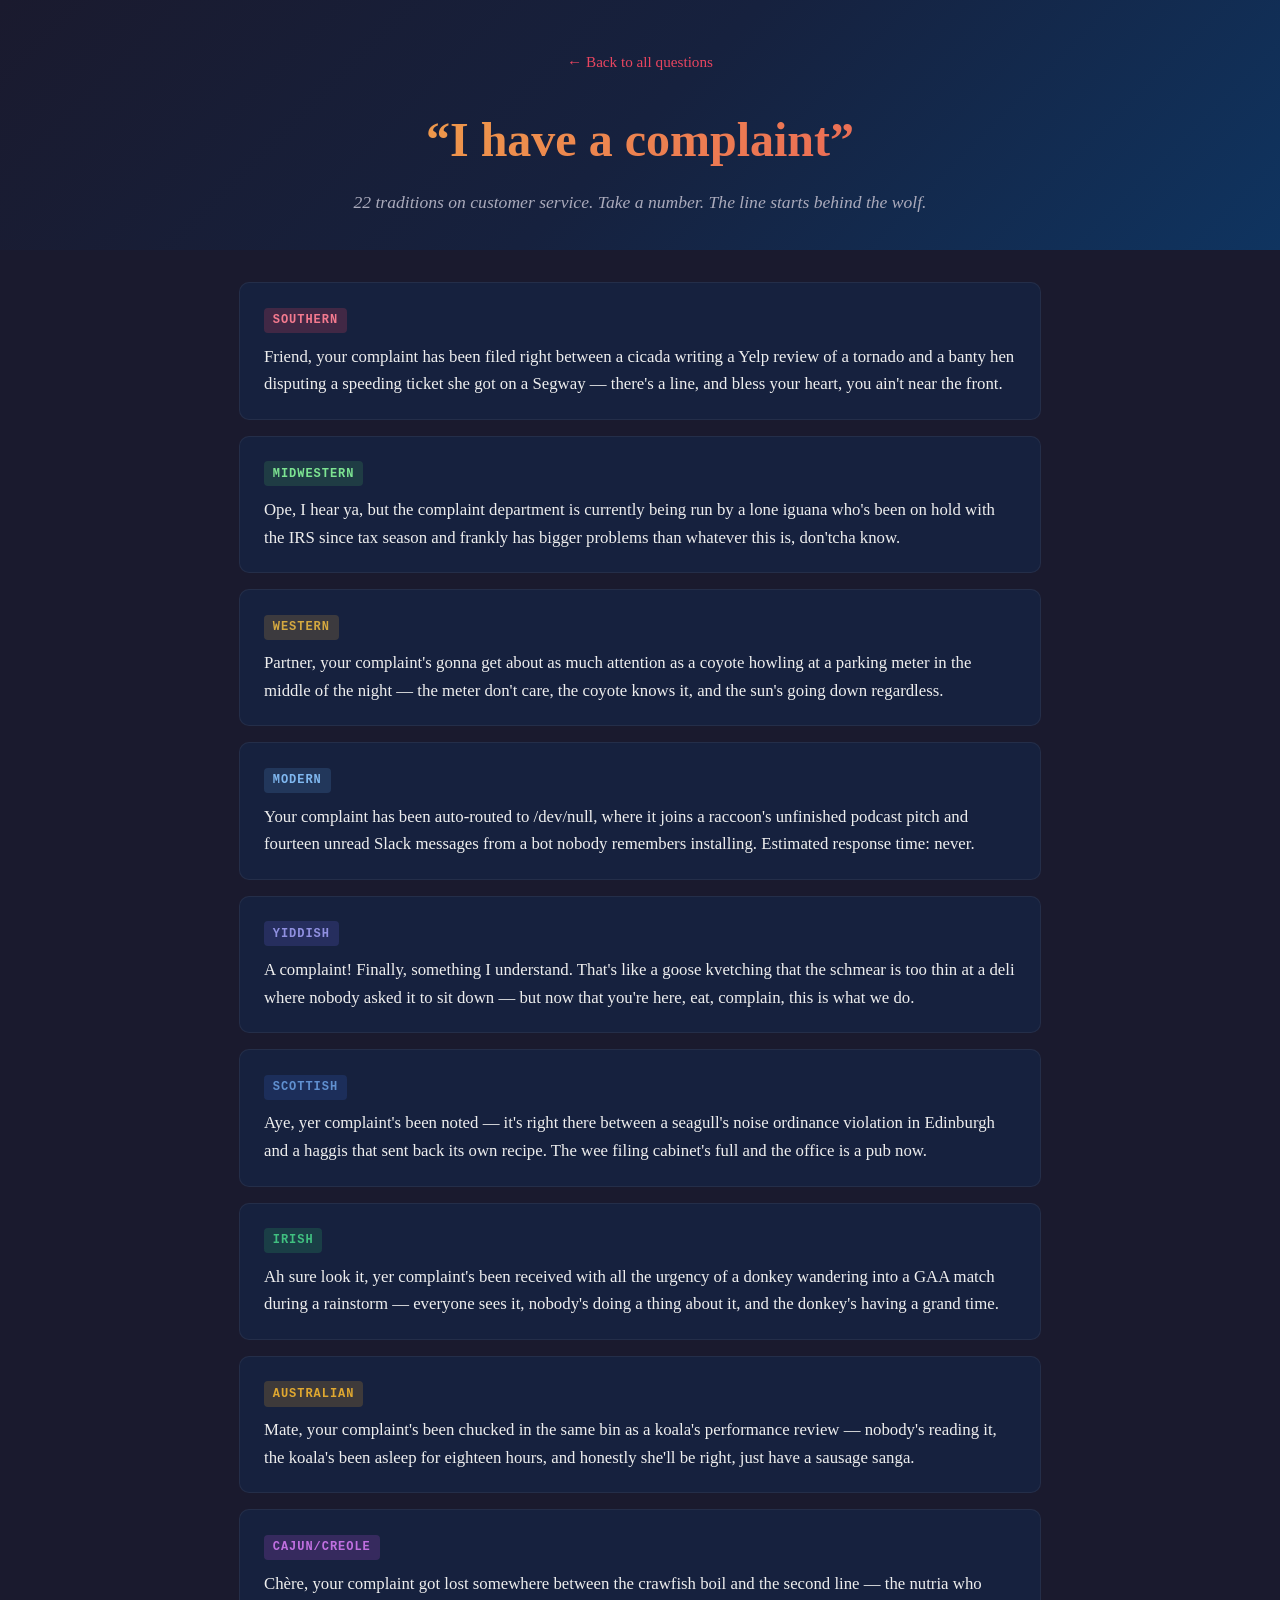
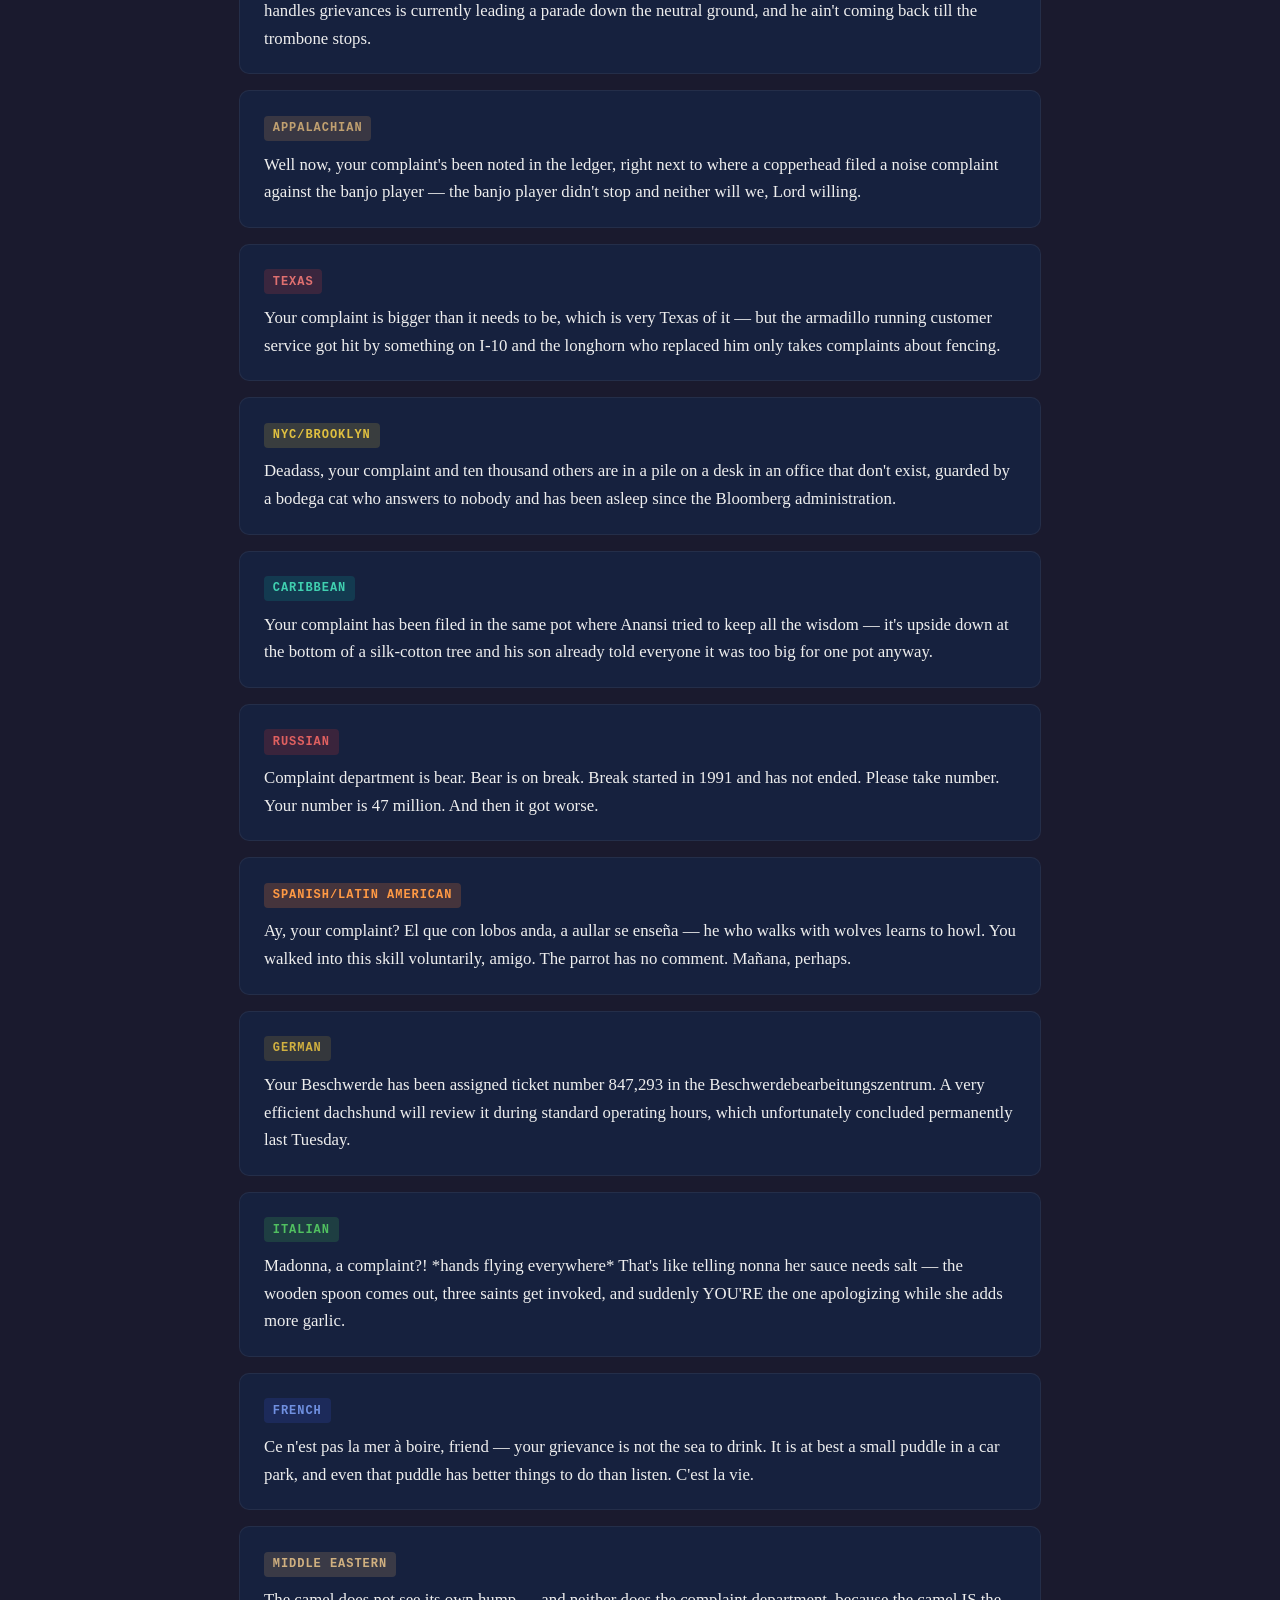
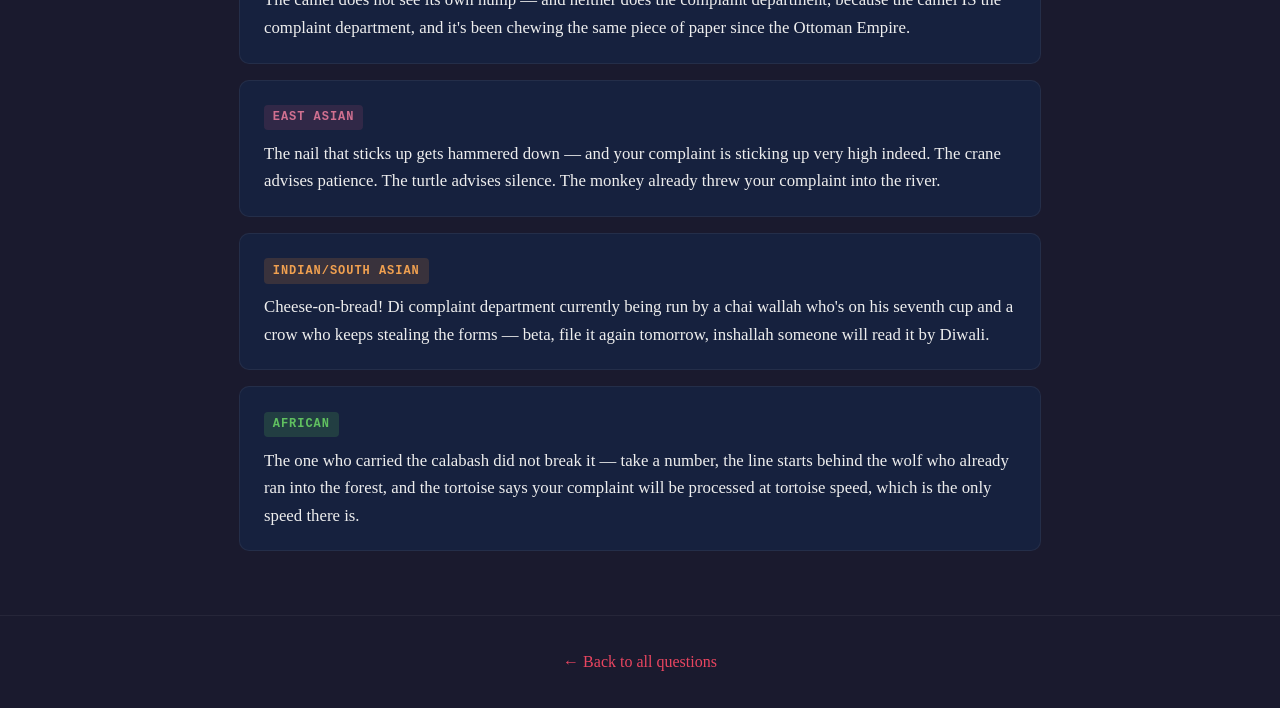
==== q-complaint.html @ 4dfcc23a "fix: add landing page files to repo root for GitHub Pages GitHub Pages is configured to serve from /" ====
<!DOCTYPE html>
<html lang="en">
<head>
  <meta charset="UTF-8">
  <meta name="viewport" content="width=device-width, initial-scale=1.0">
  <title>Wild Sayings - "I have a complaint"</title>
  <link rel="stylesheet" href="style.css">
</head>
<body>
  <div class="page-header">
    <a href="index.html" class="back-link">&larr; Back to all questions</a>
    <h1 class="question">&ldquo;I have a complaint&rdquo;</h1>
    <p class="question-subtitle">22 traditions on customer service. Take a number. The line starts behind the wolf.</p>
  </div>
  <div class="cards">

    <div class="saying-card"><div class="voice-tag southern">Southern</div>
    <p>Friend, your complaint has been filed right between a cicada writing a Yelp review of a tornado and a banty hen disputing a speeding ticket she got on a Segway &mdash; there's a line, and bless your heart, you ain't near the front.</p></div>

    <div class="saying-card"><div class="voice-tag midwestern">Midwestern</div>
    <p>Ope, I hear ya, but the complaint department is currently being run by a lone iguana who's been on hold with the IRS since tax season and frankly has bigger problems than whatever this is, don'tcha know.</p></div>

    <div class="saying-card"><div class="voice-tag western">Western</div>
    <p>Partner, your complaint's gonna get about as much attention as a coyote howling at a parking meter in the middle of the night &mdash; the meter don't care, the coyote knows it, and the sun's going down regardless.</p></div>

    <div class="saying-card"><div class="voice-tag modern">Modern</div>
    <p>Your complaint has been auto-routed to /dev/null, where it joins a raccoon's unfinished podcast pitch and fourteen unread Slack messages from a bot nobody remembers installing. Estimated response time: never.</p></div>

    <div class="saying-card"><div class="voice-tag yiddish">Yiddish</div>
    <p>A complaint! Finally, something I understand. That's like a goose kvetching that the schmear is too thin at a deli where nobody asked it to sit down &mdash; but now that you're here, eat, complain, this is what we do.</p></div>

    <div class="saying-card"><div class="voice-tag scottish">Scottish</div>
    <p>Aye, yer complaint's been noted &mdash; it's right there between a seagull's noise ordinance violation in Edinburgh and a haggis that sent back its own recipe. The wee filing cabinet's full and the office is a pub now.</p></div>

    <div class="saying-card"><div class="voice-tag irish">Irish</div>
    <p>Ah sure look it, yer complaint's been received with all the urgency of a donkey wandering into a GAA match during a rainstorm &mdash; everyone sees it, nobody's doing a thing about it, and the donkey's having a grand time.</p></div>

    <div class="saying-card"><div class="voice-tag australian">Australian</div>
    <p>Mate, your complaint's been chucked in the same bin as a koala's performance review &mdash; nobody's reading it, the koala's been asleep for eighteen hours, and honestly she'll be right, just have a sausage sanga.</p></div>

    <div class="saying-card"><div class="voice-tag cajun">Cajun/Creole</div>
    <p>Ch&egrave;re, your complaint got lost somewhere between the crawfish boil and the second line &mdash; the nutria who handles grievances is currently leading a parade down the neutral ground, and he ain't coming back till the trombone stops.</p></div>

    <div class="saying-card"><div class="voice-tag appalachian">Appalachian</div>
    <p>Well now, your complaint's been noted in the ledger, right next to where a copperhead filed a noise complaint against the banjo player &mdash; the banjo player didn't stop and neither will we, Lord willing.</p></div>

    <div class="saying-card"><div class="voice-tag texas">Texas</div>
    <p>Your complaint is bigger than it needs to be, which is very Texas of it &mdash; but the armadillo running customer service got hit by something on I-10 and the longhorn who replaced him only takes complaints about fencing.</p></div>

    <div class="saying-card"><div class="voice-tag nyc">NYC/Brooklyn</div>
    <p>Deadass, your complaint and ten thousand others are in a pile on a desk in an office that don't exist, guarded by a bodega cat who answers to nobody and has been asleep since the Bloomberg administration.</p></div>

    <div class="saying-card"><div class="voice-tag caribbean">Caribbean</div>
    <p>Your complaint has been filed in the same pot where Anansi tried to keep all the wisdom &mdash; it's upside down at the bottom of a silk-cotton tree and his son already told everyone it was too big for one pot anyway.</p></div>

    <div class="saying-card"><div class="voice-tag russian">Russian</div>
    <p>Complaint department is bear. Bear is on break. Break started in 1991 and has not ended. Please take number. Your number is 47 million. And then it got worse.</p></div>

    <div class="saying-card"><div class="voice-tag spanish">Spanish/Latin American</div>
    <p>Ay, your complaint? El que con lobos anda, a aullar se ense&ntilde;a &mdash; he who walks with wolves learns to howl. You walked into this skill voluntarily, amigo. The parrot has no comment. Ma&ntilde;ana, perhaps.</p></div>

    <div class="saying-card"><div class="voice-tag german">German</div>
    <p>Your Beschwerde has been assigned ticket number 847,293 in the Beschwerdebearbeitungszentrum. A very efficient dachshund will review it during standard operating hours, which unfortunately concluded permanently last Tuesday.</p></div>

    <div class="saying-card"><div class="voice-tag italian">Italian</div>
    <p>Madonna, a complaint?! *hands flying everywhere* That's like telling nonna her sauce needs salt &mdash; the wooden spoon comes out, three saints get invoked, and suddenly YOU'RE the one apologizing while she adds more garlic.</p></div>

    <div class="saying-card"><div class="voice-tag french">French</div>
    <p>Ce n'est pas la mer &agrave; boire, friend &mdash; your grievance is not the sea to drink. It is at best a small puddle in a car park, and even that puddle has better things to do than listen. C'est la vie.</p></div>

    <div class="saying-card"><div class="voice-tag middle-eastern">Middle Eastern</div>
    <p>The camel does not see its own hump &mdash; and neither does the complaint department, because the camel IS the complaint department, and it's been chewing the same piece of paper since the Ottoman Empire.</p></div>

    <div class="saying-card"><div class="voice-tag east-asian">East Asian</div>
    <p>The nail that sticks up gets hammered down &mdash; and your complaint is sticking up very high indeed. The crane advises patience. The turtle advises silence. The monkey already threw your complaint into the river.</p></div>

    <div class="saying-card"><div class="voice-tag south-asian">Indian/South Asian</div>
    <p>Cheese-on-bread! Di complaint department currently being run by a chai wallah who's on his seventh cup and a crow who keeps stealing the forms &mdash; beta, file it again tomorrow, inshallah someone will read it by Diwali.</p></div>

    <div class="saying-card"><div class="voice-tag african">African</div>
    <p>The one who carried the calabash did not break it &mdash; take a number, the line starts behind the wolf who already ran into the forest, and the tortoise says your complaint will be processed at tortoise speed, which is the only speed there is.</p></div>

  </div>
  <div class="page-footer"><a href="index.html">&larr; Back to all questions</a></div>
</body>
</html>
---- style.css ----
:root {
  --bg: #1a1a2e;
  --surface: #16213e;
  --card: #0f3460;
  --accent: #e94560;
  --gold: #f0c040;
  --text: #eee;
  --muted: #aab;
  --green: #53d769;
}
* { margin: 0; padding: 0; box-sizing: border-box; }
body {
  font-family: 'Georgia', 'Times New Roman', serif;
  background: var(--bg);
  color: var(--text);
  line-height: 1.7;
}

/* Hero (index only) */
.hero {
  text-align: center;
  padding: 5rem 2rem 3rem;
  background: linear-gradient(135deg, #1a1a2e 0%, #16213e 50%, #0f3460 100%);
  position: relative;
  overflow: hidden;
}
.hero::before {
  content: '';
  position: absolute;
  top: -50%; left: -50%;
  width: 200%; height: 200%;
  background: radial-gradient(circle at 30% 50%, rgba(233,69,96,0.08) 0%, transparent 50%),
              radial-gradient(circle at 70% 50%, rgba(240,192,64,0.06) 0%, transparent 50%);
  animation: drift 20s ease-in-out infinite;
}
@keyframes drift {
  0%, 100% { transform: translate(0, 0); }
  50% { transform: translate(-2%, 1%); }
}
.hero-content { position: relative; z-index: 1; }
.hero h1 {
  font-size: 4rem;
  font-weight: 900;
  letter-spacing: -0.02em;
  margin-bottom: 0.5rem;
  background: linear-gradient(135deg, var(--gold), var(--accent));
  -webkit-background-clip: text;
  -webkit-text-fill-color: transparent;
  background-clip: text;
}
.hero .super-important {
  font-size: 0.95rem;
  color: var(--accent);
  font-weight: 700;
  text-transform: uppercase;
  letter-spacing: 0.1em;
  margin-bottom: 1.5rem;
}
.hero .tagline {
  font-size: 1.35rem;
  color: var(--muted);
  font-style: italic;
  max-width: 650px;
  margin: 0 auto 1rem;
}
.install-box {
  display: inline-block;
  background: rgba(0,0,0,0.4);
  border: 1px solid rgba(233,69,96,0.3);
  border-radius: 8px;
  padding: 0.8rem 1.5rem;
  font-family: 'Courier New', monospace;
  font-size: 1.05rem;
  color: var(--green);
  margin-bottom: 1rem;
  user-select: all;
}
.install-hint { font-size: 0.85rem; color: var(--muted); }
.voice-count {
  display: inline-block;
  margin-top: 1.5rem;
  padding: 0.4rem 1.2rem;
  border-radius: 20px;
  background: rgba(240,192,64,0.15);
  border: 1px solid rgba(240,192,64,0.3);
  color: var(--gold);
  font-size: 0.95rem;
  font-weight: 600;
}

/* Shared layout */
.showcase {
  max-width: 900px;
  margin: 0 auto;
  padding: 2rem 1.5rem 4rem;
}
.section-title {
  text-align: center;
  font-size: 2rem;
  color: var(--gold);
  margin: 3rem 0 0.5rem;
}
.section-subtitle {
  text-align: center;
  color: var(--muted);
  font-style: italic;
  margin-bottom: 2.5rem;
  font-size: 1rem;
}

/* Question nav */
.question-nav {
  display: flex;
  flex-wrap: wrap;
  gap: 0.8rem;
  justify-content: center;
  margin-bottom: 3rem;
}
.question-nav a {
  display: inline-block;
  background: var(--surface);
  border: 1px solid rgba(233,69,96,0.25);
  border-radius: 8px;
  padding: 0.7rem 1.2rem;
  color: var(--accent);
  text-decoration: none;
  font-weight: 700;
  font-size: 0.95rem;
  transition: all 0.2s;
}
.question-nav a:hover {
  background: rgba(233,69,96,0.15);
  border-color: var(--accent);
  transform: translateY(-2px);
}

/* Voice grid */
.voice-grid {
  display: grid;
  grid-template-columns: repeat(4, 1fr);
  gap: 1.5rem;
  margin-bottom: 2rem;
}
.voice-column h3 {
  font-size: 0.85rem;
  text-transform: uppercase;
  letter-spacing: 0.1em;
  color: var(--accent);
  margin-bottom: 0.8rem;
  padding-bottom: 0.4rem;
  border-bottom: 1px solid rgba(233,69,96,0.2);
}
.voice-column ul { list-style: none; }
.voice-column li {
  padding: 0.3rem 0;
  color: var(--muted);
  font-size: 0.9rem;
}
.voice-column li code {
  font-family: 'Courier New', monospace;
  background: rgba(255,255,255,0.06);
  padding: 0.1rem 0.4rem;
  border-radius: 3px;
  font-size: 0.85rem;
  color: var(--text);
}

/* Usage */
.usage-section {
  background: var(--surface);
  border-radius: 12px;
  padding: 2rem;
  margin-top: 3rem;
  border: 1px solid rgba(255,255,255,0.06);
}
.usage-section h2 { color: var(--gold); margin-bottom: 1rem; font-size: 1.3rem; }
.usage-example {
  font-family: 'Courier New', monospace;
  background: rgba(0,0,0,0.3);
  padding: 0.6rem 1rem;
  border-radius: 6px;
  margin: 0.6rem 0;
  font-size: 0.95rem;
  color: var(--green);
}
.usage-desc { color: var(--muted); font-size: 0.9rem; margin-bottom: 0.8rem; }

/* Footer */
.footer {
  text-align: center;
  padding: 3rem 1rem;
  color: var(--muted);
  font-size: 0.9rem;
  border-top: 1px solid rgba(255,255,255,0.05);
  margin-top: 2rem;
}
.footer a { color: var(--accent); text-decoration: none; }
.footer a:hover { text-decoration: underline; }
.footer .closing-saying {
  font-style: italic;
  color: var(--text);
  margin-bottom: 1rem;
  max-width: 700px;
  margin-left: auto;
  margin-right: auto;
}

/* Question pages */
.page-header {
  text-align: center;
  padding: 3rem 2rem 2rem;
  background: linear-gradient(135deg, #1a1a2e 0%, #16213e 50%, #0f3460 100%);
}
.back-link {
  display: inline-block;
  color: var(--accent);
  text-decoration: none;
  font-size: 0.95rem;
  margin-bottom: 1.5rem;
  transition: color 0.2s;
}
.back-link:hover { color: var(--gold); }
.question {
  font-size: 3rem;
  font-weight: 900;
  background: linear-gradient(135deg, var(--gold), var(--accent));
  -webkit-background-clip: text;
  -webkit-text-fill-color: transparent;
  background-clip: text;
  margin-bottom: 0.5rem;
}
.question-subtitle {
  color: var(--muted);
  font-style: italic;
  font-size: 1.1rem;
}
.cards {
  max-width: 850px;
  margin: 0 auto;
  padding: 2rem 1.5rem 3rem;
}
.saying-card {
  background: var(--surface);
  border-radius: 10px;
  padding: 1.3rem 1.5rem;
  margin-bottom: 1rem;
  border: 1px solid rgba(255,255,255,0.06);
  transition: transform 0.2s, border-color 0.2s;
}
.saying-card:hover {
  transform: translateX(4px);
  border-color: rgba(233,69,96,0.25);
}
.saying-card p {
  font-size: 1.05rem;
  line-height: 1.65;
}
.voice-tag {
  display: inline-block;
  font-family: 'Courier New', monospace;
  font-size: 0.75rem;
  font-weight: 700;
  text-transform: uppercase;
  letter-spacing: 0.08em;
  padding: 0.15rem 0.55rem;
  border-radius: 4px;
  margin-bottom: 0.6rem;
}
.voice-tag.southern { background: rgba(233,69,96,0.2); color: #f47a8f; }
.voice-tag.midwestern { background: rgba(83,215,105,0.15); color: #7de492; }
.voice-tag.western { background: rgba(210,160,60,0.2); color: #d4a840; }
.voice-tag.modern { background: rgba(100,180,255,0.15); color: #80b8f0; }
.voice-tag.yiddish { background: rgba(100,100,220,0.2); color: #9090e0; }
.voice-tag.scottish { background: rgba(50,100,200,0.2); color: #6090d0; }
.voice-tag.irish { background: rgba(40,180,100,0.2); color: #40c080; }
.voice-tag.australian { background: rgba(220,160,40,0.2); color: #e0a830; }
.voice-tag.cajun { background: rgba(180,80,220,0.2); color: #c070e0; }
.voice-tag.appalachian { background: rgba(160,120,80,0.25); color: #c0a070; }
.voice-tag.texas { background: rgba(200,60,60,0.2); color: #e07070; }
.voice-tag.nyc { background: rgba(255,220,60,0.15); color: #e0c040; }
.voice-tag.caribbean { background: rgba(0,200,180,0.15); color: #40d0b0; }
.voice-tag.russian { background: rgba(200,50,50,0.2); color: #e06060; }
.voice-tag.spanish { background: rgba(255,130,50,0.2); color: #ff9944; }
.voice-tag.german { background: rgba(220,180,50,0.15); color: #d0b040; }
.voice-tag.italian { background: rgba(60,180,80,0.2); color: #50c060; }
.voice-tag.french { background: rgba(50,80,200,0.2); color: #7090e0; }
.voice-tag.middle-eastern { background: rgba(200,160,100,0.2); color: #d0b080; }
.voice-tag.east-asian { background: rgba(200,80,120,0.15); color: #d07090; }
.voice-tag.south-asian { background: rgba(255,150,50,0.15); color: #f0a050; }
.voice-tag.african { background: rgba(80,180,80,0.2); color: #60c060; }
.page-footer {
  text-align: center;
  padding: 2rem;
  border-top: 1px solid rgba(255,255,255,0.05);
}
.page-footer a {
  color: var(--accent);
  text-decoration: none;
  font-size: 1rem;
}
.page-footer a:hover { color: var(--gold); }

@media (max-width: 700px) {
  .hero h1 { font-size: 2.5rem; }
  .hero .tagline { font-size: 1.1rem; }
  .voice-grid { grid-template-columns: 1fr 1fr; }
  .showcase { padding: 1rem 1rem 3rem; }
  .question { font-size: 2rem; }
  .cards { padding: 1rem 1rem 2rem; }
}
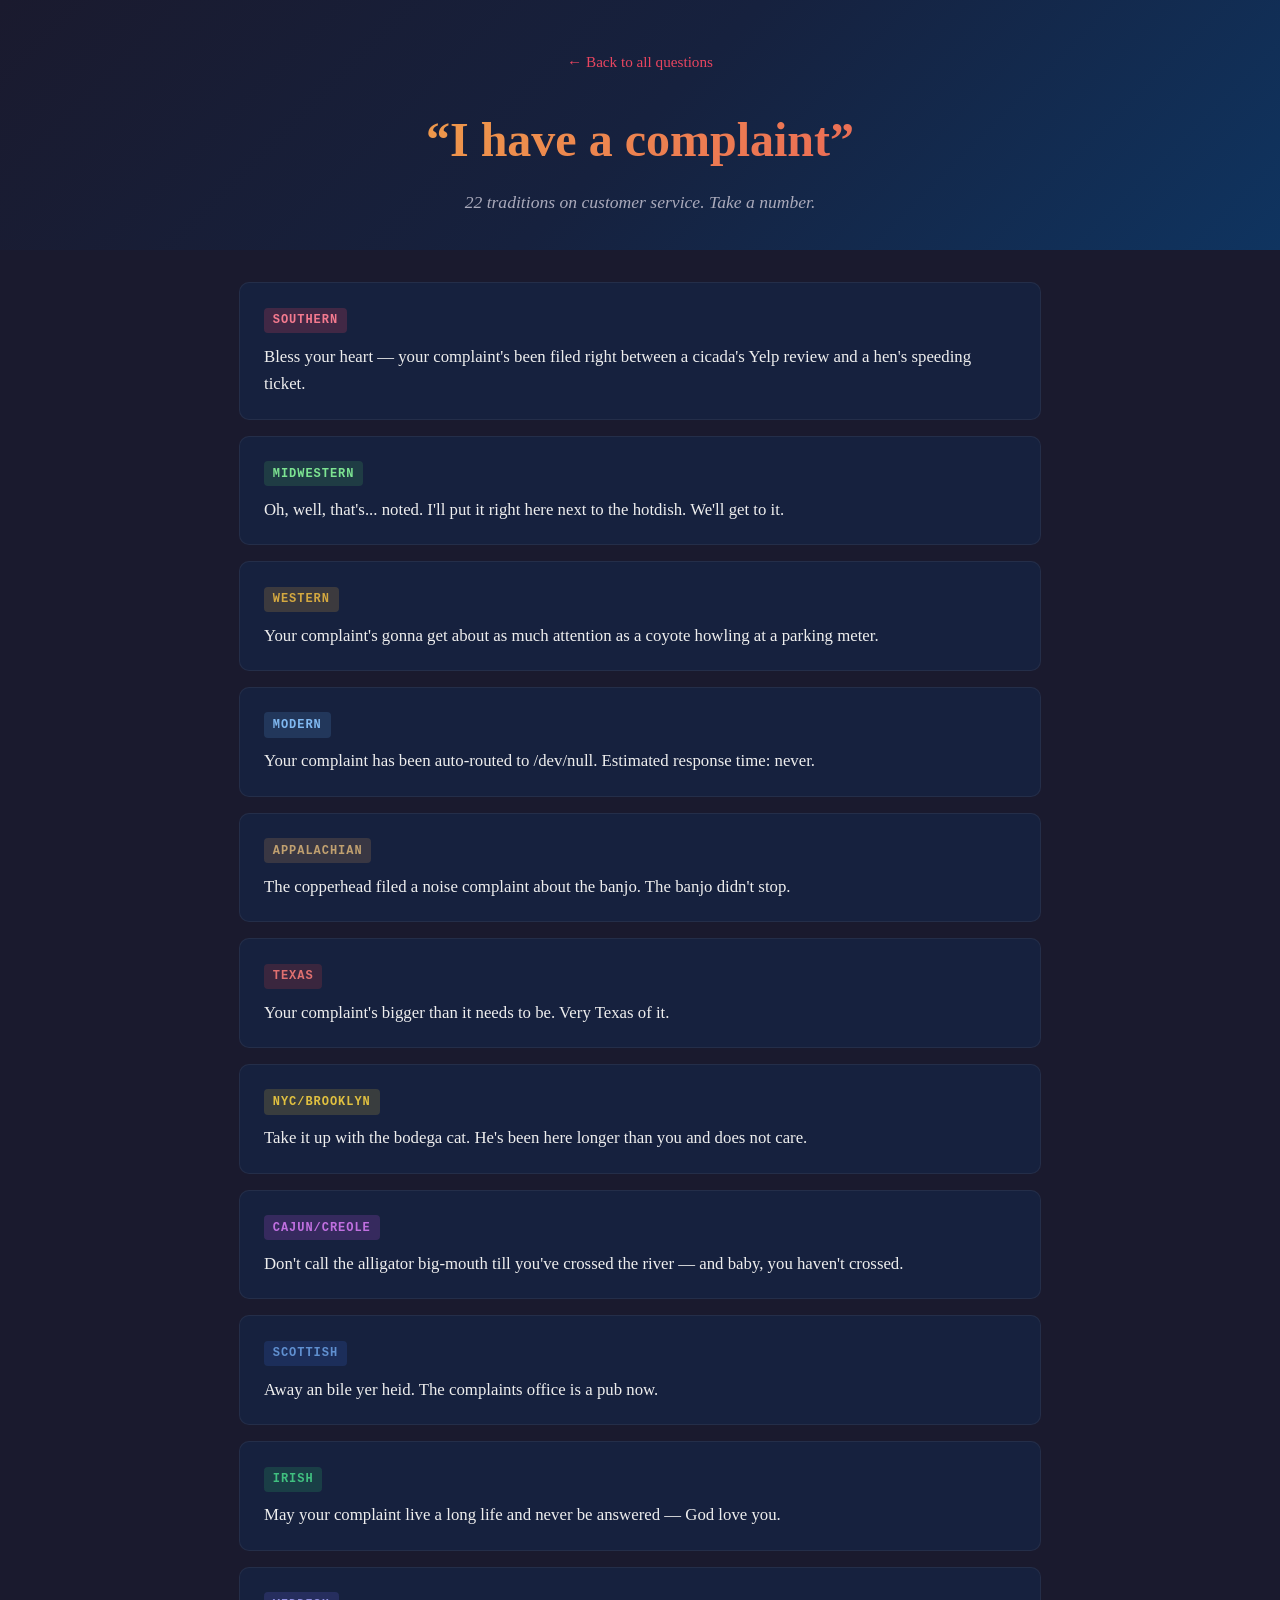
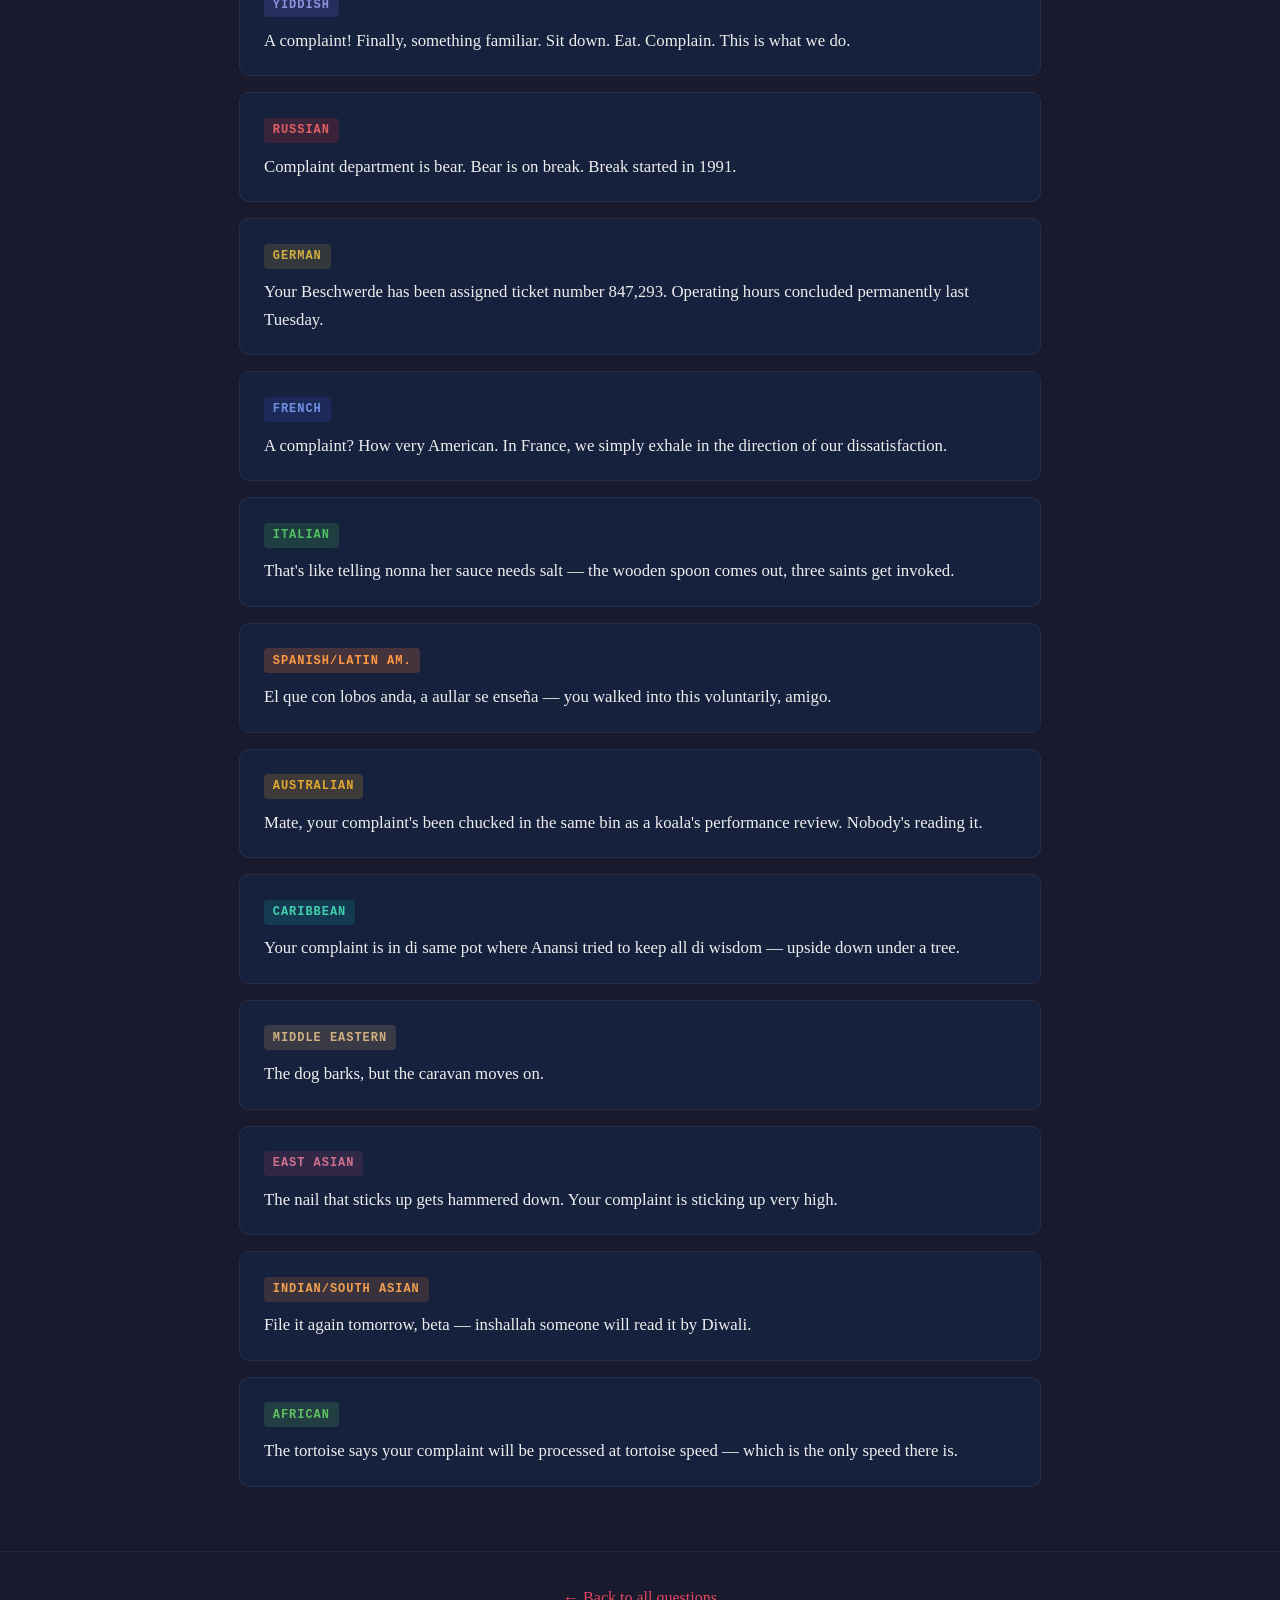
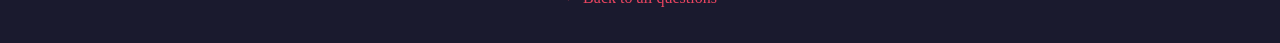
==== commit 779c7eba: "feat: rewrite skill and all 154 sayings as punchy one-liners - SKILL.md now defaults to one-sentence" ====
--- a/q-complaint.html
+++ b/q-complaint.html
@@ -10,75 +10,75 @@
   <div class="page-header">
     <a href="index.html" class="back-link">&larr; Back to all questions</a>
     <h1 class="question">&ldquo;I have a complaint&rdquo;</h1>
-    <p class="question-subtitle">22 traditions on customer service. Take a number. The line starts behind the wolf.</p>
+    <p class="question-subtitle">22 traditions on customer service. Take a number.</p>
   </div>
   <div class="cards">
 
     <div class="saying-card"><div class="voice-tag southern">Southern</div>
-    <p>Friend, your complaint has been filed right between a cicada writing a Yelp review of a tornado and a banty hen disputing a speeding ticket she got on a Segway &mdash; there's a line, and bless your heart, you ain't near the front.</p></div>
+    <p>Bless your heart — your complaint's been filed right between a cicada's Yelp review and a hen's speeding ticket.</p></div>
 
     <div class="saying-card"><div class="voice-tag midwestern">Midwestern</div>
-    <p>Ope, I hear ya, but the complaint department is currently being run by a lone iguana who's been on hold with the IRS since tax season and frankly has bigger problems than whatever this is, don'tcha know.</p></div>
+    <p>Oh, well, that's... noted. I'll put it right here next to the hotdish. We'll get to it.</p></div>
 
     <div class="saying-card"><div class="voice-tag western">Western</div>
-    <p>Partner, your complaint's gonna get about as much attention as a coyote howling at a parking meter in the middle of the night &mdash; the meter don't care, the coyote knows it, and the sun's going down regardless.</p></div>
+    <p>Your complaint's gonna get about as much attention as a coyote howling at a parking meter.</p></div>
 
     <div class="saying-card"><div class="voice-tag modern">Modern</div>
-    <p>Your complaint has been auto-routed to /dev/null, where it joins a raccoon's unfinished podcast pitch and fourteen unread Slack messages from a bot nobody remembers installing. Estimated response time: never.</p></div>
+    <p>Your complaint has been auto-routed to /dev/null. Estimated response time: never.</p></div>
+
+    <div class="saying-card"><div class="voice-tag appalachian">Appalachian</div>
+    <p>The copperhead filed a noise complaint about the banjo. The banjo didn't stop.</p></div>
+
+    <div class="saying-card"><div class="voice-tag texas">Texas</div>
+    <p>Your complaint's bigger than it needs to be. Very Texas of it.</p></div>
+
+    <div class="saying-card"><div class="voice-tag nyc">NYC/Brooklyn</div>
+    <p>Take it up with the bodega cat. He's been here longer than you and does not care.</p></div>
+
+    <div class="saying-card"><div class="voice-tag cajun">Cajun/Creole</div>
+    <p>Don't call the alligator big-mouth till you've crossed the river — and baby, you haven't crossed.</p></div>
+
+    <div class="saying-card"><div class="voice-tag scottish">Scottish</div>
+    <p>Away an bile yer heid. The complaints office is a pub now.</p></div>
+
+    <div class="saying-card"><div class="voice-tag irish">Irish</div>
+    <p>May your complaint live a long life and never be answered — God love you.</p></div>
 
     <div class="saying-card"><div class="voice-tag yiddish">Yiddish</div>
-    <p>A complaint! Finally, something I understand. That's like a goose kvetching that the schmear is too thin at a deli where nobody asked it to sit down &mdash; but now that you're here, eat, complain, this is what we do.</p></div>
+    <p>A complaint! Finally, something familiar. Sit down. Eat. Complain. This is what we do.</p></div>
 
-    <div class="saying-card"><div class="voice-tag scottish">Scottish</div>
-    <p>Aye, yer complaint's been noted &mdash; it's right there between a seagull's noise ordinance violation in Edinburgh and a haggis that sent back its own recipe. The wee filing cabinet's full and the office is a pub now.</p></div>
+    <div class="saying-card"><div class="voice-tag russian">Russian</div>
+    <p>Complaint department is bear. Bear is on break. Break started in 1991.</p></div>
 
-    <div class="saying-card"><div class="voice-tag irish">Irish</div>
-    <p>Ah sure look it, yer complaint's been received with all the urgency of a donkey wandering into a GAA match during a rainstorm &mdash; everyone sees it, nobody's doing a thing about it, and the donkey's having a grand time.</p></div>
+    <div class="saying-card"><div class="voice-tag german">German</div>
+    <p>Your Beschwerde has been assigned ticket number 847,293. Operating hours concluded permanently last Tuesday.</p></div>
+
+    <div class="saying-card"><div class="voice-tag french">French</div>
+    <p>A complaint? How very American. In France, we simply exhale in the direction of our dissatisfaction.</p></div>
+
+    <div class="saying-card"><div class="voice-tag italian">Italian</div>
+    <p>That's like telling nonna her sauce needs salt — the wooden spoon comes out, three saints get invoked.</p></div>
+
+    <div class="saying-card"><div class="voice-tag spanish">Spanish/Latin Am.</div>
+    <p>El que con lobos anda, a aullar se ense&ntilde;a — you walked into this voluntarily, amigo.</p></div>
 
     <div class="saying-card"><div class="voice-tag australian">Australian</div>
-    <p>Mate, your complaint's been chucked in the same bin as a koala's performance review &mdash; nobody's reading it, the koala's been asleep for eighteen hours, and honestly she'll be right, just have a sausage sanga.</p></div>
-
-    <div class="saying-card"><div class="voice-tag cajun">Cajun/Creole</div>
-    <p>Ch&egrave;re, your complaint got lost somewhere between the crawfish boil and the second line &mdash; the nutria who handles grievances is currently leading a parade down the neutral ground, and he ain't coming back till the trombone stops.</p></div>
-
-    <div class="saying-card"><div class="voice-tag appalachian">Appalachian</div>
-    <p>Well now, your complaint's been noted in the ledger, right next to where a copperhead filed a noise complaint against the banjo player &mdash; the banjo player didn't stop and neither will we, Lord willing.</p></div>
-
-    <div class="saying-card"><div class="voice-tag texas">Texas</div>
-    <p>Your complaint is bigger than it needs to be, which is very Texas of it &mdash; but the armadillo running customer service got hit by something on I-10 and the longhorn who replaced him only takes complaints about fencing.</p></div>
-
-    <div class="saying-card"><div class="voice-tag nyc">NYC/Brooklyn</div>
-    <p>Deadass, your complaint and ten thousand others are in a pile on a desk in an office that don't exist, guarded by a bodega cat who answers to nobody and has been asleep since the Bloomberg administration.</p></div>
+    <p>Mate, your complaint's been chucked in the same bin as a koala's performance review. Nobody's reading it.</p></div>
 
     <div class="saying-card"><div class="voice-tag caribbean">Caribbean</div>
-    <p>Your complaint has been filed in the same pot where Anansi tried to keep all the wisdom &mdash; it's upside down at the bottom of a silk-cotton tree and his son already told everyone it was too big for one pot anyway.</p></div>
-
-    <div class="saying-card"><div class="voice-tag russian">Russian</div>
-    <p>Complaint department is bear. Bear is on break. Break started in 1991 and has not ended. Please take number. Your number is 47 million. And then it got worse.</p></div>
-
-    <div class="saying-card"><div class="voice-tag spanish">Spanish/Latin American</div>
-    <p>Ay, your complaint? El que con lobos anda, a aullar se ense&ntilde;a &mdash; he who walks with wolves learns to howl. You walked into this skill voluntarily, amigo. The parrot has no comment. Ma&ntilde;ana, perhaps.</p></div>
-
-    <div class="saying-card"><div class="voice-tag german">German</div>
-    <p>Your Beschwerde has been assigned ticket number 847,293 in the Beschwerdebearbeitungszentrum. A very efficient dachshund will review it during standard operating hours, which unfortunately concluded permanently last Tuesday.</p></div>
-
-    <div class="saying-card"><div class="voice-tag italian">Italian</div>
-    <p>Madonna, a complaint?! *hands flying everywhere* That's like telling nonna her sauce needs salt &mdash; the wooden spoon comes out, three saints get invoked, and suddenly YOU'RE the one apologizing while she adds more garlic.</p></div>
-
-    <div class="saying-card"><div class="voice-tag french">French</div>
-    <p>Ce n'est pas la mer &agrave; boire, friend &mdash; your grievance is not the sea to drink. It is at best a small puddle in a car park, and even that puddle has better things to do than listen. C'est la vie.</p></div>
+    <p>Your complaint is in di same pot where Anansi tried to keep all di wisdom — upside down under a tree.</p></div>
 
     <div class="saying-card"><div class="voice-tag middle-eastern">Middle Eastern</div>
-    <p>The camel does not see its own hump &mdash; and neither does the complaint department, because the camel IS the complaint department, and it's been chewing the same piece of paper since the Ottoman Empire.</p></div>
+    <p>The dog barks, but the caravan moves on.</p></div>
 
     <div class="saying-card"><div class="voice-tag east-asian">East Asian</div>
-    <p>The nail that sticks up gets hammered down &mdash; and your complaint is sticking up very high indeed. The crane advises patience. The turtle advises silence. The monkey already threw your complaint into the river.</p></div>
+    <p>The nail that sticks up gets hammered down. Your complaint is sticking up very high.</p></div>
 
     <div class="saying-card"><div class="voice-tag south-asian">Indian/South Asian</div>
-    <p>Cheese-on-bread! Di complaint department currently being run by a chai wallah who's on his seventh cup and a crow who keeps stealing the forms &mdash; beta, file it again tomorrow, inshallah someone will read it by Diwali.</p></div>
+    <p>File it again tomorrow, beta — inshallah someone will read it by Diwali.</p></div>
 
     <div class="saying-card"><div class="voice-tag african">African</div>
-    <p>The one who carried the calabash did not break it &mdash; take a number, the line starts behind the wolf who already ran into the forest, and the tortoise says your complaint will be processed at tortoise speed, which is the only speed there is.</p></div>
+    <p>The tortoise says your complaint will be processed at tortoise speed — which is the only speed there is.</p></div>
 
   </div>
   <div class="page-footer"><a href="index.html">&larr; Back to all questions</a></div>
